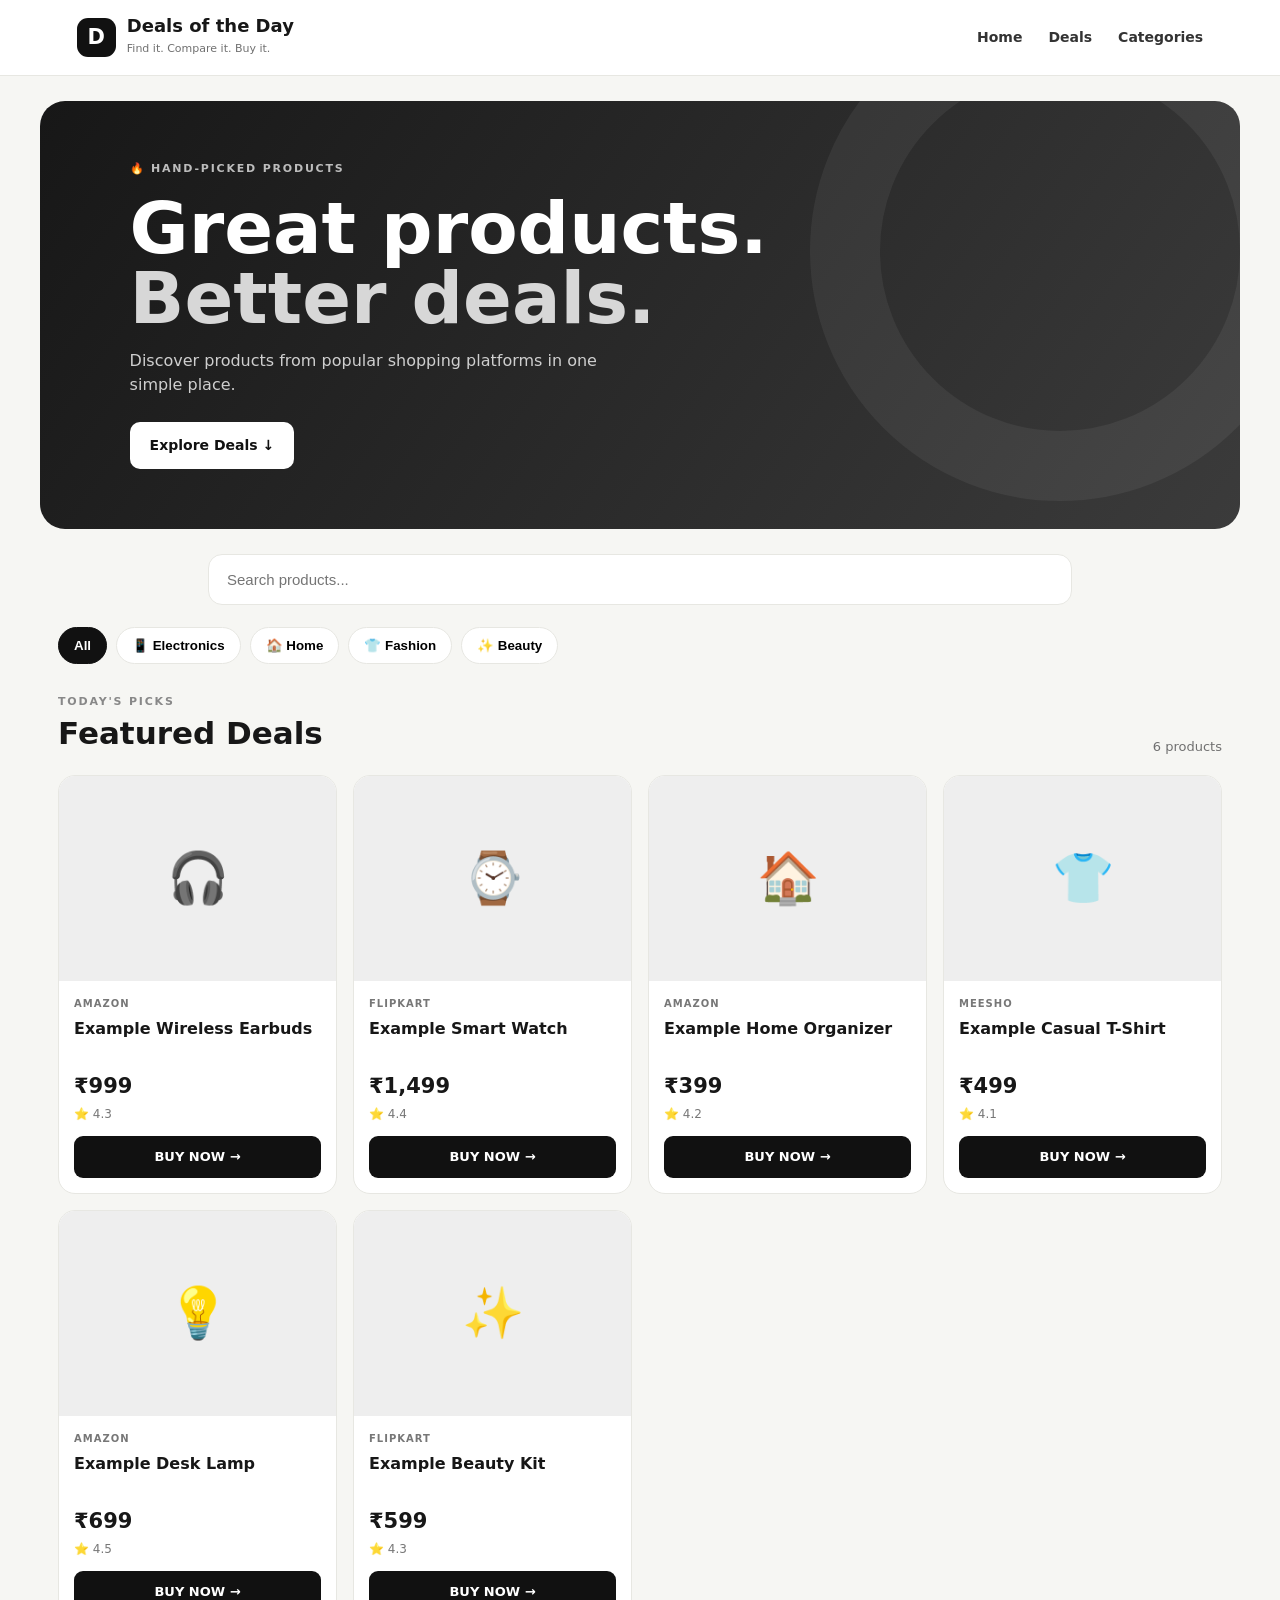
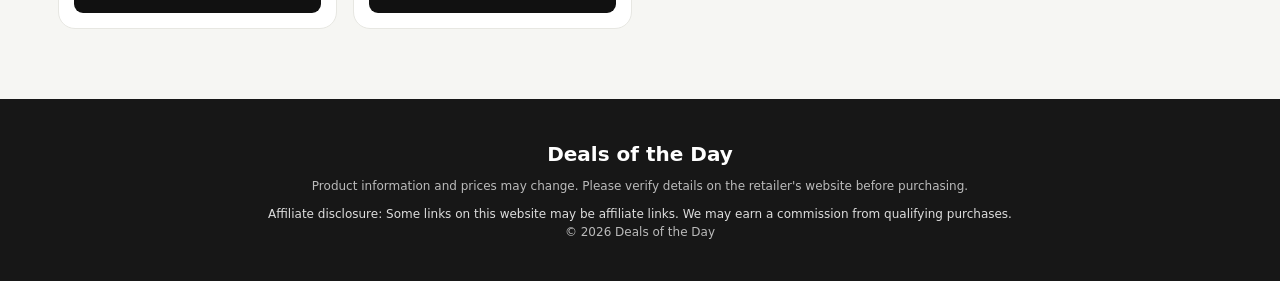
==== index.html @ d2c1dd41 "Add files via upload" ====
<!DOCTYPE html>
<html lang="en">
<head>
  <meta charset="UTF-8">
  <meta name="viewport" content="width=device-width, initial-scale=1.0">
  <meta name="description" content="Discover useful products and deals from popular shopping platforms.">
  <title>Deals of the Day — Smart Shopping Deals</title>
  <link rel="stylesheet" href="style.css">
</head>
<body>
  <header class="topbar">
    <div class="brand">
      <div class="logo">D</div>
      <div>
        <h1>Deals of the Day</h1>
        <span>Find it. Compare it. Buy it.</span>
      </div>
    </div>
    <button class="menu-btn" onclick="toggleMenu()">☰</button>
    <nav id="nav">
      <a href="#home">Home</a>
      <a href="#deals">Deals</a>
      <a href="#categories">Categories</a>
    </nav>
  </header>

  <main id="home">
    <section class="hero">
      <div>
        <p class="eyebrow">🔥 HAND-PICKED PRODUCTS</p>
        <h2>Great products.<br><span>Better deals.</span></h2>
        <p class="hero-text">Discover products from popular shopping platforms in one simple place.</p>
        <a class="hero-btn" href="#deals">Explore Deals ↓</a>
      </div>
    </section>

    <section class="search-area">
      <input id="search" type="search" placeholder="Search products..." oninput="renderProducts()">
    </section>

    <section id="categories" class="categories">
      <button class="cat active" data-category="All" onclick="setCategory('All')">All</button>
      <button class="cat" data-category="Electronics" onclick="setCategory('Electronics')">📱 Electronics</button>
      <button class="cat" data-category="Home" onclick="setCategory('Home')">🏠 Home</button>
      <button class="cat" data-category="Fashion" onclick="setCategory('Fashion')">👕 Fashion</button>
      <button class="cat" data-category="Beauty" onclick="setCategory('Beauty')">✨ Beauty</button>
    </section>

    <section id="deals" class="products-section">
      <div class="section-title">
        <div>
          <p class="eyebrow">TODAY'S PICKS</p>
          <h3>Featured Deals</h3>
        </div>
        <span id="count"></span>
      </div>
      <div id="products" class="grid"></div>
    </section>
  </main>

  <footer>
    <div class="footer-brand">Deals of the Day</div>
    <p>Product information and prices may change. Please verify details on the retailer's website before purchasing.</p>
    <p class="affiliate-note">Affiliate disclosure: Some links on this website may be affiliate links. We may earn a commission from qualifying purchases.</p>
    <p>© 2026 Deals of the Day</p>
  </footer>

  <script src="script.js"></script>
</body>
</html>
---- style.css ----
*{box-sizing:border-box;margin:0;padding:0}
:root{--text:#171717;--muted:#707070;--card:#fff;--bg:#f6f6f3;--line:#e7e7e2;--accent:#111}
body{font-family:Inter,system-ui,-apple-system,BlinkMacSystemFont,"Segoe UI",sans-serif;background:var(--bg);color:var(--text);line-height:1.5}
.topbar{height:76px;background:#fff;border-bottom:1px solid var(--line);display:flex;align-items:center;justify-content:space-between;padding:0 6%;position:sticky;top:0;z-index:10}
.brand{display:flex;align-items:center;gap:11px}.logo{width:39px;height:39px;border-radius:11px;background:#111;color:#fff;display:grid;place-items:center;font-weight:900;font-size:21px}.brand h1{font-size:18px;line-height:1.1}.brand span{font-size:11px;color:var(--muted)}
nav{display:flex;gap:26px}nav a{color:#333;text-decoration:none;font-weight:600;font-size:14px}.menu-btn{display:none;background:none;border:0;font-size:25px}
.hero{margin:25px auto 0;max-width:1200px;min-height:365px;border-radius:25px;background:linear-gradient(125deg,#171717,#3b3b3b);color:#fff;padding:60px 7%;display:flex;align-items:center;overflow:hidden;position:relative}
.hero:after{content:"";position:absolute;width:360px;height:360px;border:70px solid rgba(255,255,255,.06);border-radius:50%;right:-70px;top:-100px}
.eyebrow{font-size:11px;letter-spacing:1.8px;font-weight:800;color:#888}.hero .eyebrow{color:#bdbdbd}.hero h2{font-size:clamp(42px,7vw,72px);line-height:.98;margin:15px 0}.hero h2 span{color:#d7d7d7}.hero-text{max-width:520px;color:#cfcfcf;margin-bottom:25px}.hero-btn{display:inline-block;background:#fff;color:#111;text-decoration:none;padding:13px 20px;border-radius:10px;font-weight:800;font-size:14px}
.search-area{max-width:900px;margin:25px auto 12px;padding:0 18px}.search-area input{width:100%;border:1px solid var(--line);background:#fff;border-radius:14px;padding:16px 18px;font-size:15px;outline:none}
.categories{max-width:1200px;margin:0 auto;padding:10px 18px 30px;display:flex;gap:9px;overflow-x:auto}.cat{white-space:nowrap;border:1px solid var(--line);background:#fff;padding:10px 15px;border-radius:999px;font-weight:700;cursor:pointer}.cat.active{background:#111;color:#fff;border-color:#111}
.products-section{max-width:1200px;margin:auto;padding:0 18px 70px}.section-title{display:flex;align-items:end;justify-content:space-between;margin-bottom:18px}.section-title h3{font-size:31px}.section-title span{color:var(--muted);font-size:13px}
.grid{display:grid;grid-template-columns:repeat(4,1fr);gap:16px}.card{background:var(--card);border:1px solid var(--line);border-radius:17px;overflow:hidden;transition:.2s}.card:hover{transform:translateY(-3px);box-shadow:0 12px 30px rgba(0,0,0,.07)}.pic{height:205px;background:#eee;display:grid;place-items:center;overflow:hidden}.pic img{width:100%;height:100%;object-fit:cover}.placeholder{font-size:50px}.info{padding:15px}.platform{font-size:10px;text-transform:uppercase;letter-spacing:1px;font-weight:900;color:#777}.name{font-size:16px;font-weight:800;margin:6px 0;min-height:48px}.price{font-size:21px;font-weight:900}.rating{font-size:12px;color:#777;margin:3px 0 13px}.buy{display:block;text-align:center;text-decoration:none;background:#111;color:#fff;padding:11px;border-radius:9px;font-size:13px;font-weight:800}
.empty{grid-column:1/-1;background:#fff;border:1px solid var(--line);padding:40px;text-align:center;border-radius:16px;color:var(--muted)}
footer{background:#171717;color:#bbb;padding:40px 7%;text-align:center;font-size:12px}footer .footer-brand{font-size:20px;font-weight:900;color:#fff;margin-bottom:8px}.affiliate-note{margin-top:10px;color:#ddd}
@media(max-width:850px){.grid{grid-template-columns:repeat(2,1fr)}.hero{margin:15px 12px 0;min-height:350px;padding:45px 30px}.topbar{padding:0 18px}nav{display:none;position:absolute;top:76px;left:0;right:0;background:#fff;padding:18px;flex-direction:column;gap:15px;border-bottom:1px solid var(--line)}nav.show{display:flex}.menu-btn{display:block}}
@media(max-width:500px){.grid{grid-template-columns:1fr 1fr;gap:10px}.pic{height:155px}.info{padding:11px}.name{font-size:14px;min-height:42px}.price{font-size:18px}.hero h2{font-size:45px}.hero{min-height:330px}}
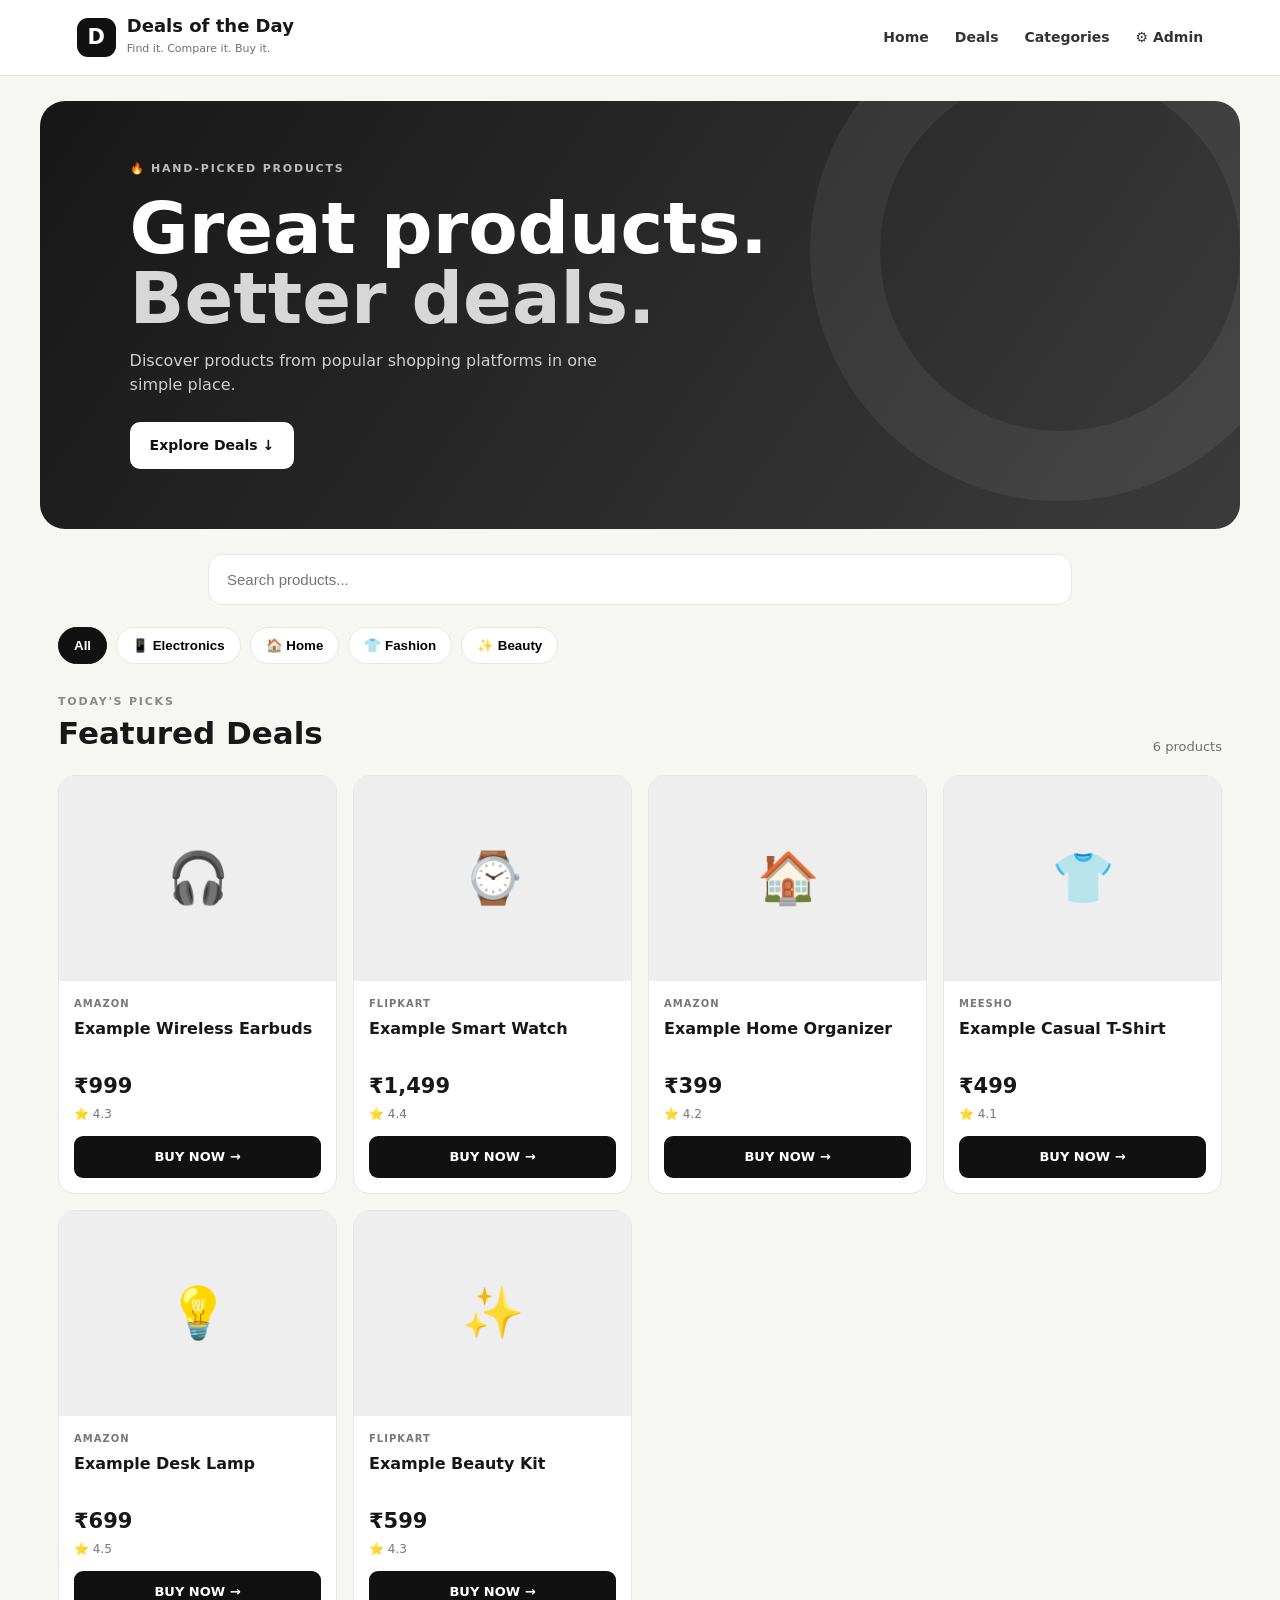
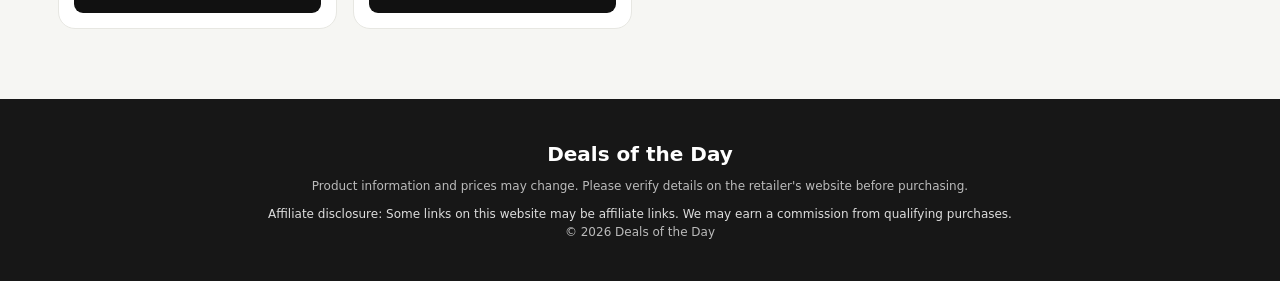
==== commit 1235045f: "Add files via upload" ====
--- a/index.html
+++ b/index.html
@@ -4,6 +4,7 @@
   <meta charset="UTF-8">
   <meta name="viewport" content="width=device-width, initial-scale=1.0">
   <meta name="description" content="Discover useful products and deals from popular shopping platforms.">
+  <meta name="theme-color" content="#111111">
   <title>Deals of the Day — Smart Shopping Deals</title>
   <link rel="stylesheet" href="style.css">
 </head>
@@ -11,19 +12,14 @@
   <header class="topbar">
     <div class="brand">
       <div class="logo">D</div>
-      <div>
-        <h1>Deals of the Day</h1>
-        <span>Find it. Compare it. Buy it.</span>
-      </div>
+      <div><h1>Deals of the Day</h1><span>Find it. Compare it. Buy it.</span></div>
     </div>
     <button class="menu-btn" onclick="toggleMenu()">☰</button>
     <nav id="nav">
-      <a href="#home">Home</a>
-      <a href="#deals">Deals</a>
-      <a href="#categories">Categories</a>
+      <a href="#home">Home</a><a href="#deals">Deals</a><a href="#categories">Categories</a>
+      <a class="admin-link" href="admin.html">⚙ Admin</a>
     </nav>
   </header>
-
   <main id="home">
     <section class="hero">
       <div>
@@ -33,11 +29,7 @@
         <a class="hero-btn" href="#deals">Explore Deals ↓</a>
       </div>
     </section>
-
-    <section class="search-area">
-      <input id="search" type="search" placeholder="Search products..." oninput="renderProducts()">
-    </section>
-
+    <section class="search-area"><input id="search" type="search" placeholder="Search products..." oninput="renderProducts()"></section>
     <section id="categories" class="categories">
       <button class="cat active" data-category="All" onclick="setCategory('All')">All</button>
       <button class="cat" data-category="Electronics" onclick="setCategory('Electronics')">📱 Electronics</button>
@@ -45,26 +37,17 @@
       <button class="cat" data-category="Fashion" onclick="setCategory('Fashion')">👕 Fashion</button>
       <button class="cat" data-category="Beauty" onclick="setCategory('Beauty')">✨ Beauty</button>
     </section>
-
     <section id="deals" class="products-section">
-      <div class="section-title">
-        <div>
-          <p class="eyebrow">TODAY'S PICKS</p>
-          <h3>Featured Deals</h3>
-        </div>
-        <span id="count"></span>
-      </div>
+      <div class="section-title"><div><p class="eyebrow">TODAY'S PICKS</p><h3>Featured Deals</h3></div><span id="count"></span></div>
       <div id="products" class="grid"></div>
     </section>
   </main>
-
   <footer>
     <div class="footer-brand">Deals of the Day</div>
     <p>Product information and prices may change. Please verify details on the retailer's website before purchasing.</p>
     <p class="affiliate-note">Affiliate disclosure: Some links on this website may be affiliate links. We may earn a commission from qualifying purchases.</p>
     <p>© 2026 Deals of the Day</p>
   </footer>
-
   <script src="script.js"></script>
 </body>
-</html>
+</html>
--- a/style.css
+++ b/style.css
@@ -15,3 +15,6 @@
 footer{background:#171717;color:#bbb;padding:40px 7%;text-align:center;font-size:12px}footer .footer-brand{font-size:20px;font-weight:900;color:#fff;margin-bottom:8px}.affiliate-note{margin-top:10px;color:#ddd}
 @media(max-width:850px){.grid{grid-template-columns:repeat(2,1fr)}.hero{margin:15px 12px 0;min-height:350px;padding:45px 30px}.topbar{padding:0 18px}nav{display:none;position:absolute;top:76px;left:0;right:0;background:#fff;padding:18px;flex-direction:column;gap:15px;border-bottom:1px solid var(--line)}nav.show{display:flex}.menu-btn{display:block}}
 @media(max-width:500px){.grid{grid-template-columns:1fr 1fr;gap:10px}.pic{height:155px}.info{padding:11px}.name{font-size:14px;min-height:42px}.price{font-size:18px}.hero h2{font-size:45px}.hero{min-height:330px}}
+
+.admin-body{min-height:100vh}.back-link{color:#111;text-decoration:none;font-weight:800}.admin-wrap{max-width:1000px;margin:25px auto;padding:0 18px 60px}.admin-card{background:#fff;border:1px solid var(--line);border-radius:18px;padding:22px;margin-bottom:18px}.admin-card h2{margin-bottom:6px}.muted{color:var(--muted);font-size:13px}.form-grid{display:grid;grid-template-columns:repeat(2,1fr);gap:14px;margin-top:16px}.form-grid label{font-size:12px;font-weight:800}.form-grid input,.form-grid select{display:block;width:100%;margin-top:6px;border:1px solid var(--line);border-radius:10px;padding:12px;background:#fff;font:inherit}.form-grid .full{grid-column:1/-1}.actions{display:flex;gap:10px;flex-wrap:wrap;margin-top:16px}.actions button,.editor-top button{border:1px solid var(--line);background:#fff;border-radius:9px;padding:10px 13px;font-weight:800;cursor:pointer}.actions .primary{background:#111;color:#fff;border-color:#111}.status{margin-top:12px;font-size:13px}.status.ok{color:#18733b}.status.err{color:#b3261e}.admin-heading,.editor-top{display:flex;align-items:center;justify-content:space-between;gap:10px}.admin-heading .primary{background:#111;color:#fff;border:0;border-radius:9px;padding:11px 15px;font-weight:800}.product-editor{border:1px solid var(--line);border-radius:13px;padding:14px;margin-top:10px}.editor-top button{margin-left:7px}.editor-top .danger{color:#b3261e}.mini{color:var(--muted);font-size:12px;margin-top:4px}.product-form{margin-top:15px;padding-top:15px;border-top:1px solid var(--line)}
+@media(max-width:600px){.form-grid{grid-template-columns:1fr}.form-grid .full{grid-column:auto}.admin-heading{align-items:flex-start;flex-direction:column}.admin-wrap{padding:15px 12px 50px}}
